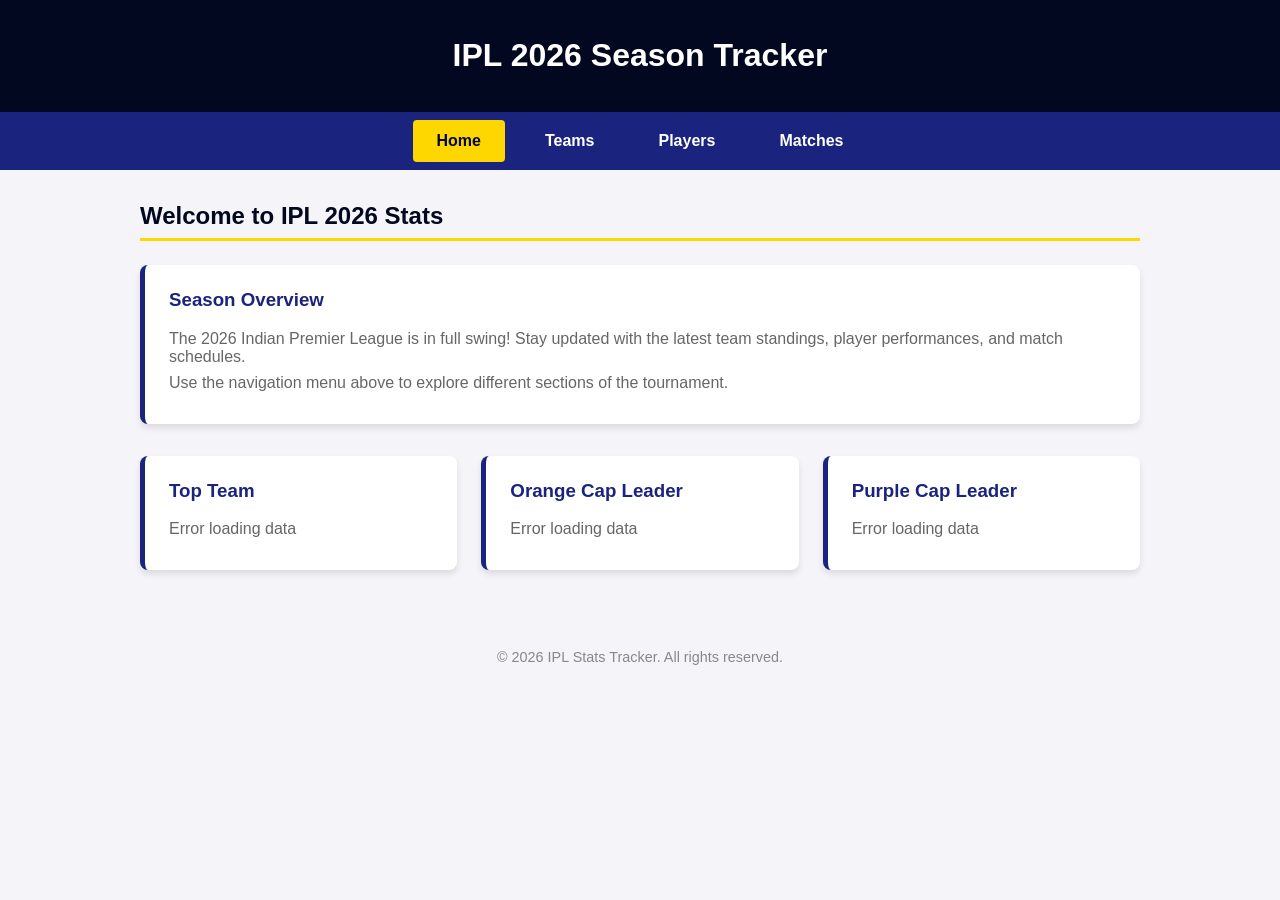
==== frontend/index.html @ ee856a50 "Initial commit: IPL 2026 Stats Website with Node.js backend" ====
<!DOCTYPE html>
<html lang="en">
<head>
  <meta charset="UTF-8">
  <meta name="viewport" content="width=device-width, initial-scale=1.0">
  <title>IPL 2026 - Home</title>
  <link rel="stylesheet" href="css/style.css">
</head>
<body>
  <header>
    <h1>IPL 2026 Season Tracker</h1>
  </header>
  
  <nav>
    <a href="index.html" class="active">Home</a>
    <a href="teams.html">Teams</a>
    <a href="players.html">Players</a>
    <a href="matches.html">Matches</a>
  </nav>

  <main>
    <h2>Welcome to IPL 2026 Stats</h2>
    <div class="card">
      <h3>Season Overview</h3>
      <p>The 2026 Indian Premier League is in full swing! Stay updated with the latest team standings, player performances, and match schedules.</p>
      <p>Use the navigation menu above to explore different sections of the tournament.</p>
    </div>
    
    <div style="margin-top: 2rem;" class="grid-container">
      <div class="card">
        <h3>Top Team</h3>
        <p id="top-team">Loading...</p>
      </div>
      <div class="card">
        <h3>Orange Cap Leader</h3>
        <p id="orange-cap">Loading...</p>
      </div>
      <div class="card">
        <h3>Purple Cap Leader</h3>
        <p id="purple-cap">Loading...</p>
      </div>
    </div>
  </main>

  <footer>
    <p>&copy; 2026 IPL Stats Tracker. All rights reserved.</p>
  </footer>

  <script>
    if (window.location.protocol === 'file:') {
      alert('Warning: You are opening this file directly. The data will not load because it requires a running backend server. Please visit http://localhost:3000 instead.');
    } else {
      // Simple overview fetch
      fetch('/api/teams')
        .then(res => res.json())
        .then(data => {
          if (data && data.length > 0) {
            const top = data.sort((a, b) => b.points - a.points)[0];
            document.getElementById('top-team').innerText = `${top.name} (${top.points} pts)`;
          } else {
            document.getElementById('top-team').innerText = 'No data available';
          }
        })
        .catch(err => {
          document.getElementById('top-team').innerText = 'Error loading data';
        });

      fetch('/api/players')
        .then(res => res.json())
        .then(data => {
          if (data && data.length > 0) {
            // Orange Cap Logic (Runs)
            const orangeLeader = [...data].sort((a, b) => b.runs - a.runs)[0];
            document.getElementById('orange-cap').innerText = `${orangeLeader.name} - ${orangeLeader.runs} runs`;

            // Purple Cap Logic (Wickets)
            const purpleLeader = [...data].sort((a, b) => b.wickets - a.wickets)[0];
            document.getElementById('purple-cap').innerText = `${purpleLeader.name} - ${purpleLeader.wickets} wickets`;
          } else {
            document.getElementById('orange-cap').innerText = 'No data available';
            document.getElementById('purple-cap').innerText = 'No data available';
          }
        })
        .catch(err => {
          document.getElementById('orange-cap').innerText = 'Error loading data';
          document.getElementById('purple-cap').innerText = 'Error loading data';
        });
    }
  </script>
</body>
</html>
---- frontend/css/style.css ----
:root {
  --primary-color: #030821;
  --secondary-color: #1a237e;
  --accent-color: #ffd700;
  --text-color: #ffffff;
  --bg-color: #f4f4f9;
  --card-bg: #ffffff;
  --table-header: #030821;
}

body {
  font-family: 'Segoe UI', Tahoma, Geneva, Verdana, sans-serif;
  margin: 0;
  padding: 0;
  background-color: var(--bg-color);
  color: #333;
}

header {
  background-color: var(--primary-color);
  color: var(--text-color);
  padding: 1rem 0;
  text-align: center;
  box-shadow: 0 2px 5px rgba(0,0,0,0.1);
}

nav {
  background-color: var(--secondary-color);
  display: flex;
  justify-content: center;
  padding: 0.5rem 0;
  position: sticky;
  top: 0;
  z-index: 1000;
}

nav a {
  color: var(--text-color);
  text-decoration: none;
  padding: 0.75rem 1.5rem;
  margin: 0 0.5rem;
  font-weight: bold;
  border-radius: 4px;
  transition: background-color 0.3s;
}

nav a:hover {
  background-color: rgba(255, 255, 255, 0.1);
}

nav a.active {
  background-color: var(--accent-color);
  color: var(--primary-color);
}

main {
  max-width: 1000px;
  margin: 2rem auto;
  padding: 0 1rem;
}

h2 {
  color: var(--primary-color);
  border-bottom: 3px solid var(--accent-color);
  padding-bottom: 0.5rem;
  margin-bottom: 1.5rem;
}

/* Table Styles */
.stats-table {
  width: 100%;
  border-collapse: collapse;
  background-color: var(--card-bg);
  box-shadow: 0 4px 6px rgba(0,0,0,0.1);
  border-radius: 8px;
  overflow: hidden;
}

.stats-table th, .stats-table td {
  padding: 1rem;
  text-align: left;
  border-bottom: 1px solid #eee;
}

.stats-table th {
  background-color: var(--table-header);
  color: white;
  text-transform: uppercase;
  font-size: 0.85rem;
  letter-spacing: 1px;
}

.stats-table tr:hover {
  background-color: #f9f9f9;
}

/* Card Styles for Players/Matches */
.grid-container {
  display: grid;
  grid-template-columns: repeat(auto-fill, minmax(280px, 1fr));
  gap: 1.5rem;
}

.card {
  background-color: var(--card-bg);
  padding: 1.5rem;
  border-radius: 8px;
  box-shadow: 0 4px 6px rgba(0,0,0,0.1);
  border-left: 5px solid var(--secondary-color);
}

.card h3 {
  margin-top: 0;
  color: var(--secondary-color);
}

.card p {
  margin: 0.5rem 0;
  color: #666;
}

.status-upcoming {
  color: #f39c12;
  font-weight: bold;
}

.status-result {
  color: #27ae60;
  font-weight: bold;
}

footer {
  text-align: center;
  padding: 2rem;
  color: #888;
  font-size: 0.9rem;
}
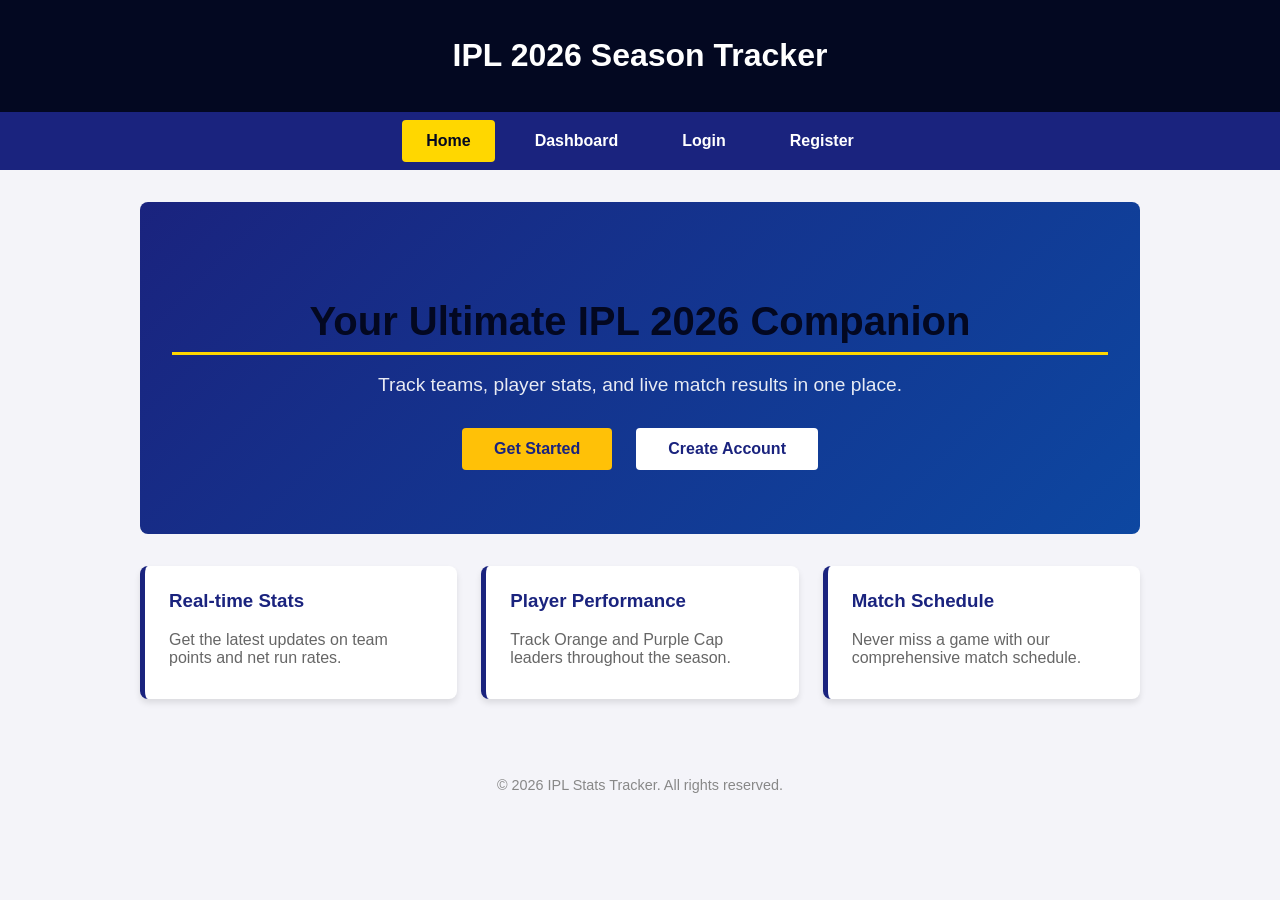
==== commit e90c18d0: "feat: implement SQLite3 authentication with JWT and refactor frontend" ====
--- a/frontend/index.html
+++ b/frontend/index.html
@@ -3,41 +3,85 @@
 <head>
   <meta charset="UTF-8">
   <meta name="viewport" content="width=device-width, initial-scale=1.0">
-  <title>IPL 2026 - Home</title>
+  <title>IPL 2026 Season Tracker</title>
   <link rel="stylesheet" href="css/style.css">
+  <style>
+    .hero {
+      text-align: center;
+      padding: 4rem 2rem;
+      background: linear-gradient(135deg, #1a237e 0%, #0d47a1 100%);
+      color: white;
+      border-radius: 8px;
+      margin-bottom: 2rem;
+    }
+    .hero h2 {
+      font-size: 2.5rem;
+      margin-bottom: 1rem;
+    }
+    .hero p {
+      font-size: 1.2rem;
+      margin-bottom: 2rem;
+      opacity: 0.9;
+    }
+    .cta-buttons {
+      display: flex;
+      justify-content: center;
+      gap: 1.5rem;
+    }
+    .btn {
+      padding: 0.75rem 2rem;
+      border-radius: 4px;
+      text-decoration: none;
+      font-weight: bold;
+      transition: transform 0.2s;
+    }
+    .btn:hover {
+      transform: translateY(-2px);
+    }
+    .btn-primary {
+      background: #ffc107;
+      color: #1a237e;
+    }
+    .btn-secondary {
+      background: white;
+      color: #1a237e;
+    }
+  </style>
 </head>
 <body>
   <header>
     <h1>IPL 2026 Season Tracker</h1>
   </header>
   
-  <nav>
+  <nav id="main-nav">
     <a href="index.html" class="active">Home</a>
-    <a href="teams.html">Teams</a>
-    <a href="players.html">Players</a>
-    <a href="matches.html">Matches</a>
+    <a href="dashboard.html">Dashboard</a>
+    <a href="login.html" id="login-link">Login</a>
+    <a href="register.html" id="register-link">Register</a>
   </nav>
 
   <main>
-    <h2>Welcome to IPL 2026 Stats</h2>
-    <div class="card">
-      <h3>Season Overview</h3>
-      <p>The 2026 Indian Premier League is in full swing! Stay updated with the latest team standings, player performances, and match schedules.</p>
-      <p>Use the navigation menu above to explore different sections of the tournament.</p>
+    <div class="hero">
+      <h2>Your Ultimate IPL 2026 Companion</h2>
+      <p>Track teams, player stats, and live match results in one place.</p>
+      <div class="cta-buttons">
+        <a href="login.html" class="btn btn-primary">Get Started</a>
+        <a href="register.html" class="btn btn-secondary">Create Account</a>
+      </div>
     </div>
-    
-    <div style="margin-top: 2rem;" class="grid-container">
+
+    <div class="grid-container">
       <div class="card">
-        <h3>Top Team</h3>
-        <p id="top-team">Loading...</p>
+        <h3>Real-time Stats</h3>
+        <p>Get the latest updates on team points and net run rates.</p>
       </div>
       <div class="card">
-        <h3>Orange Cap Leader</h3>
-        <p id="orange-cap">Loading...</p>
+        <h3>Player Performance</h3>
+        <p>Track Orange and Purple Cap leaders throughout the season.</p>
       </div>
       <div class="card">
-        <h3>Purple Cap Leader</h3>
-        <p id="purple-cap">Loading...</p>
+        <h3>Match Schedule</h3>
+        <p>Never miss a game with our comprehensive match schedule.</p>
       </div>
     </div>
   </main>
@@ -46,46 +90,16 @@
     <p>&copy; 2026 IPL Stats Tracker. All rights reserved.</p>
   </footer>
 
+  <script src="js/auth.js"></script>
   <script>
-    if (window.location.protocol === 'file:') {
-      alert('Warning: You are opening this file directly. The data will not load because it requires a running backend server. Please visit http://localhost:3000 instead.');
-    } else {
-      // Simple overview fetch
-      fetch('/api/teams')
-        .then(res => res.json())
-        .then(data => {
-          if (data && data.length > 0) {
-            const top = data.sort((a, b) => b.points - a.points)[0];
-            document.getElementById('top-team').innerText = `${top.name} (${top.points} pts)`;
-          } else {
-            document.getElementById('top-team').innerText = 'No data available';
-          }
-        })
-        .catch(err => {
-          document.getElementById('top-team').innerText = 'Error loading data';
-        });
-
-      fetch('/api/players')
-        .then(res => res.json())
-        .then(data => {
-          if (data && data.length > 0) {
-            // Orange Cap Logic (Runs)
-            const orangeLeader = [...data].sort((a, b) => b.runs - a.runs)[0];
-            document.getElementById('orange-cap').innerText = `${orangeLeader.name} - ${orangeLeader.runs} runs`;
-
-            // Purple Cap Logic (Wickets)
-            const purpleLeader = [...data].sort((a, b) => b.wickets - a.wickets)[0];
-            document.getElementById('purple-cap').innerText = `${purpleLeader.name} - ${purpleLeader.wickets} wickets`;
-          } else {
-            document.getElementById('orange-cap').innerText = 'No data available';
-            document.getElementById('purple-cap').innerText = 'No data available';
-          }
-        })
-        .catch(err => {
-          document.getElementById('orange-cap').innerText = 'Error loading data';
-          document.getElementById('purple-cap').innerText = 'Error loading data';
-        });
-    }
+    // If user is already logged in, show a different CTA
+    document.addEventListener('DOMContentLoaded', () => {
+      const token = getAuthToken();
+      if (token) {
+        const ctaButtons = document.querySelector('.cta-buttons');
+        ctaButtons.innerHTML = '<a href="dashboard.html" class="btn btn-primary">Go to Dashboard</a>';
+      }
+    });
   </script>
 </body>
 </html>
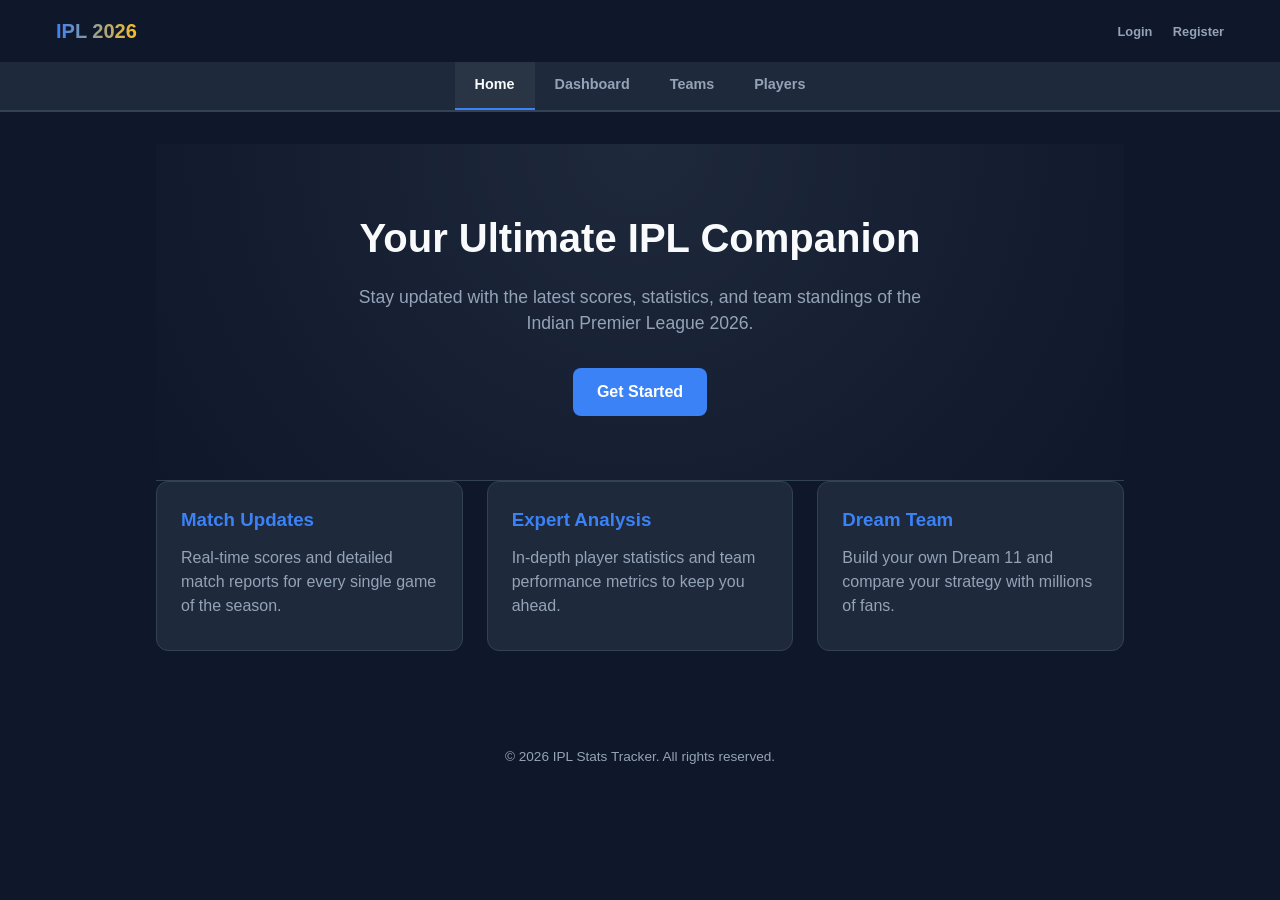
==== commit 8b3278b0: "New changes : UI Fixing + New Data" ====
--- a/frontend/index.html
+++ b/frontend/index.html
@@ -5,83 +5,45 @@
   <meta name="viewport" content="width=device-width, initial-scale=1.0">
   <title>IPL 2026 Season Tracker</title>
   <link rel="stylesheet" href="css/style.css">
-  <style>
-    .hero {
-      text-align: center;
-      padding: 4rem 2rem;
-      background: linear-gradient(135deg, #1a237e 0%, #0d47a1 100%);
-      color: white;
-      border-radius: 8px;
-      margin-bottom: 2rem;
-    }
-    .hero h2 {
-      font-size: 2.5rem;
-      margin-bottom: 1rem;
-    }
-    .hero p {
-      font-size: 1.2rem;
-      margin-bottom: 2rem;
-      opacity: 0.9;
-    }
-    .cta-buttons {
-      display: flex;
-      justify-content: center;
-      gap: 1.5rem;
-    }
-    .btn {
-      padding: 0.75rem 2rem;
-      border-radius: 4px;
-      text-decoration: none;
-      font-weight: bold;
-      transition: transform 0.2s;
-    }
-    .btn:hover {
-      transform: translateY(-2px);
-    }
-    .btn-primary {
-      background: #ffc107;
-      color: #1a237e;
-    }
-    .btn-secondary {
-      background: white;
-      color: #1a237e;
-    }
-  </style>
 </head>
 <body>
   <header>
-    <h1>IPL 2026 Season Tracker</h1>
+    <div class="header-top">
+      <h1>IPL 2026</h1>
+      <div id="auth-links">
+        <a href="login.html" id="login-link" class="btn" style="color: var(--text-muted); font-size: 0.8rem; padding: 0; margin-right: 1rem;">Login</a>
+        <a href="register.html" id="register-link" class="btn" style="color: var(--text-muted); font-size: 0.8rem; padding: 0;">Register</a>
+      </div>
+    </div>
+    <nav id="main-nav">
+      <a href="index.html" class="active">Home</a>
+      <a href="dashboard.html">Dashboard</a>
+      <a href="teams.html">Teams</a>
+      <a href="players.html">Players</a>
+    </nav>
   </header>
-  
-  <nav id="main-nav">
-    <a href="index.html" class="active">Home</a>
-    <a href="dashboard.html">Dashboard</a>
-    <a href="login.html" id="login-link">Login</a>
-    <a href="register.html" id="register-link">Register</a>
-  </nav>
 
   <main>
     <div class="hero">
-      <h2>Your Ultimate IPL 2026 Companion</h2>
-      <p>Track teams, player stats, and live match results in one place.</p>
-      <div class="cta-buttons">
+      <h2>Your Ultimate IPL Companion</h2>
+      <p>Stay updated with the latest scores, statistics, and team standings of the Indian Premier League 2026.</p>
+      <div id="cta-container">
         <a href="login.html" class="btn btn-primary">Get Started</a>
-        <a href="register.html" class="btn btn-secondary">Create Account</a>
       </div>
     </div>
 
     <div class="grid-container">
       <div class="card">
-        <h3>Real-time Stats</h3>
-        <p>Get the latest updates on team points and net run rates.</p>
+        <h3>Match Updates</h3>
+        <p>Real-time scores and detailed match reports for every single game of the season.</p>
       </div>
       <div class="card">
-        <h3>Player Performance</h3>
-        <p>Track Orange and Purple Cap leaders throughout the season.</p>
+        <h3>Expert Analysis</h3>
+        <p>In-depth player statistics and team performance metrics to keep you ahead.</p>
       </div>
       <div class="card">
-        <h3>Match Schedule</h3>
-        <p>Never miss a game with our comprehensive match schedule.</p>
+        <h3>Dream Team</h3>
+        <p>Build your own Dream 11 and compare your strategy with millions of fans.</p>
       </div>
     </div>
   </main>
@@ -92,12 +54,15 @@
 
   <script src="js/auth.js"></script>
   <script>
-    // If user is already logged in, show a different CTA
     document.addEventListener('DOMContentLoaded', () => {
       const token = getAuthToken();
       if (token) {
-        const ctaButtons = document.querySelector('.cta-buttons');
-        ctaButtons.innerHTML = '<a href="dashboard.html" class="btn btn-primary">Go to Dashboard</a>';
+        document.getElementById('cta-container').innerHTML = '<a href="dashboard.html" class="btn btn-primary">Go to Dashboard</a>';
+        document.getElementById('auth-links').innerHTML = '<a href="#" id="logout-btn" class="btn" style="color: var(--text-muted); font-size: 0.8rem; padding: 0;">Logout</a>';
+        document.getElementById('logout-btn').addEventListener('click', (e) => {
+          e.preventDefault();
+          logout();
+        });
       }
     });
   </script>
--- a/frontend/css/style.css
+++ b/frontend/css/style.css
@@ -1,137 +1,361 @@
 :root {
-  --primary-color: #030821;
-  --secondary-color: #1a237e;
-  --accent-color: #ffd700;
-  --text-color: #ffffff;
-  --bg-color: #f4f4f9;
-  --card-bg: #ffffff;
-  --table-header: #030821;
-}
-
-body {
-  font-family: 'Segoe UI', Tahoma, Geneva, Verdana, sans-serif;
+  --bg-primary: #0f172a;
+  --bg-secondary: #1e293b;
+  --text-primary: #f8fafc;
+  --text-muted: #94a3b8;
+  --accent-blue: #3b82f6;
+  --accent-gold: #fbbf24;
+  --accent-red: #ef4444;
+  --border-color: #334155;
+  --card-bg: #1e293b;
+  --font-family: 'Inter', -apple-system, BlinkMacSystemFont, 'Segoe UI', Roboto, sans-serif;
+}
+
+* {
+  box-sizing: border-box;
   margin: 0;
   padding: 0;
-  background-color: var(--bg-color);
-  color: #333;
-}
-
+}
+
+body {
+  font-family: var(--font-family);
+  background-color: var(--bg-primary);
+  color: var(--text-primary);
+  line-height: 1.5;
+  min-height: 100vh;
+}
+
+/* Header & Navigation */
 header {
-  background-color: var(--primary-color);
-  color: var(--text-color);
-  padding: 1rem 0;
-  text-align: center;
-  box-shadow: 0 2px 5px rgba(0,0,0,0.1);
-}
-
-nav {
-  background-color: var(--secondary-color);
-  display: flex;
-  justify-content: center;
-  padding: 0.5rem 0;
+  background-color: var(--bg-primary);
+  border-bottom: 1px solid var(--border-color);
   position: sticky;
   top: 0;
   z-index: 1000;
 }
 
-nav a {
-  color: var(--text-color);
+.header-top {
+  padding: 1rem;
+  display: flex;
+  justify-content: space-between;
+  align-items: center;
+  max-width: 1200px;
+  margin: 0 auto;
+}
+
+.header-top h1 {
+  font-size: 1.25rem;
+  font-weight: 800;
+  background: linear-gradient(to right, var(--accent-blue), var(--accent-gold));
+  -webkit-background-clip: text;
+  -webkit-text-fill-color: transparent;
+}
+
+nav#main-nav {
+  display: flex;
+  justify-content: center;
+  background-color: var(--bg-secondary);
+  border-bottom: 1px solid var(--border-color);
+  overflow-x: auto;
+}
+
+nav#main-nav a {
+  color: var(--text-muted);
   text-decoration: none;
-  padding: 0.75rem 1.5rem;
-  margin: 0 0.5rem;
-  font-weight: bold;
-  border-radius: 4px;
-  transition: background-color 0.3s;
-}
-
-nav a:hover {
-  background-color: rgba(255, 255, 255, 0.1);
-}
-
-nav a.active {
-  background-color: var(--accent-color);
-  color: var(--primary-color);
-}
-
+  padding: 0.75rem 1.25rem;
+  font-weight: 600;
+  font-size: 0.9rem;
+  white-space: nowrap;
+  transition: all 0.2s;
+}
+
+nav#main-nav a:hover, nav#main-nav a.active {
+  color: var(--text-primary);
+  background-color: rgba(255, 255, 255, 0.05);
+}
+
+nav#main-nav a.active {
+  border-bottom: 2px solid var(--accent-blue);
+}
+
+/* Hero Section (for index.html) */
+.hero {
+  text-align: center;
+  padding: 4rem 2rem;
+  background: radial-gradient(circle at top, #1e293b 0%, #0f172a 100%);
+  border-bottom: 1px solid var(--border-color);
+}
+
+.hero h2 {
+  font-size: 2.5rem;
+  margin-bottom: 1rem;
+  font-weight: 800;
+}
+
+.hero p {
+  color: var(--text-muted);
+  font-size: 1.1rem;
+  margin-bottom: 2rem;
+  max-width: 600px;
+  margin-left: auto;
+  margin-right: auto;
+}
+
+/* Main Container */
 main {
   max-width: 1000px;
   margin: 2rem auto;
   padding: 0 1rem;
 }
 
-h2 {
-  color: var(--primary-color);
-  border-bottom: 3px solid var(--accent-color);
-  padding-bottom: 0.5rem;
-  margin-bottom: 1.5rem;
-}
+/* Tabs (for dashboard) */
+.dashboard-tabs {
+  display: flex;
+  background-color: var(--bg-secondary);
+  border-radius: 8px;
+  padding: 0.25rem;
+  margin-bottom: 2rem;
+  border: 1px solid var(--border-color);
+}
+
+.tab-btn {
+  flex: 1;
+  background: none;
+  border: none;
+  color: var(--text-muted);
+  padding: 0.75rem;
+  font-weight: 700;
+  cursor: pointer;
+  border-radius: 6px;
+  transition: all 0.2s;
+  text-transform: uppercase;
+  font-size: 0.8rem;
+  letter-spacing: 0.05em;
+}
+
+.tab-btn.active {
+  background-color: var(--bg-primary);
+  color: var(--accent-blue);
+  box-shadow: 0 4px 6px -1px rgba(0, 0, 0, 0.2);
+}
+
+/* List View & Match Rows */
+.list-container {
+  background-color: var(--card-bg);
+  border-radius: 12px;
+  border: 1px solid var(--border-color);
+  overflow: hidden;
+}
+
+.list-header {
+  background-color: rgba(255, 255, 255, 0.03);
+  padding: 0.75rem 1rem;
+  font-weight: 700;
+  font-size: 0.8rem;
+  text-transform: uppercase;
+  color: var(--text-muted);
+  border-bottom: 1px solid var(--border-color);
+  display: flex;
+  align-items: center;
+  gap: 0.5rem;
+}
+
+.match-row {
+  display: flex;
+  align-items: center;
+  padding: 1.25rem 1rem;
+  border-bottom: 1px solid var(--border-color);
+  transition: background-color 0.2s;
+}
+
+.match-row:last-child {
+  border-bottom: none;
+}
+
+.match-row:hover {
+  background-color: rgba(255, 255, 255, 0.02);
+}
+
+.match-status {
+  flex: 0 0 90px;
+  font-size: 0.75rem;
+  font-weight: 600;
+  color: var(--text-muted);
+}
+
+.match-status.live {
+  color: var(--accent-red);
+  display: flex;
+  align-items: center;
+  gap: 0.3rem;
+}
+
+.pulse {
+  width: 6px;
+  height: 6px;
+  background-color: var(--accent-red);
+  border-radius: 50%;
+  box-shadow: 0 0 0 rgba(239, 68, 68, 0.4);
+  animation: pulse 2s infinite;
+}
+
+@keyframes pulse {
+  0% { transform: scale(0.95); box-shadow: 0 0 0 0 rgba(239, 68, 68, 0.7); }
+  70% { transform: scale(1); box-shadow: 0 0 0 10px rgba(239, 68, 68, 0); }
+  100% { transform: scale(0.95); box-shadow: 0 0 0 0 rgba(239, 68, 68, 0); }
+}
+
+.match-content {
+  flex: 1;
+  display: flex;
+  align-items: center;
+  justify-content: center;
+  gap: 1rem;
+}
+
+.team {
+  flex: 1;
+  display: flex;
+  align-items: center;
+  gap: 0.75rem;
+  min-width: 0;
+}
+
+.team.home { justify-content: flex-end; text-align: right; }
+.team.away { justify-content: flex-start; text-align: left; }
+
+.team-name {
+  font-weight: 600;
+  font-size: 0.95rem;
+  overflow: hidden;
+  text-overflow: ellipsis;
+  white-space: nowrap;
+}
+
+.team-logo {
+  width: 32px;
+  height: 32px;
+  background-color: transparent;
+  border-radius: 0;
+  border: none;
+}
+
+.score-box {
+  background-color: var(--bg-primary);
+  color: var(--text-primary);
+  padding: 0.4rem 0.8rem;
+  border-radius: 6px;
+  font-weight: 800;
+  font-size: 0.9rem;
+  min-width: 70px;
+  text-align: center;
+  border: 1px solid var(--border-color);
+}
+
+/* Grid & Cards (for other pages) */
+.grid-container {
+  display: grid;
+  grid-template-columns: repeat(auto-fill, minmax(300px, 1fr));
+  gap: 1.5rem;
+}
+
+.card {
+  background-color: var(--card-bg);
+  padding: 1.5rem;
+  border-radius: 12px;
+  border: 1px solid var(--border-color);
+  transition: transform 0.2s;
+}
+
+.card:hover { transform: translateY(-4px); }
+
+.card h3 { margin-bottom: 0.75rem; color: var(--accent-blue); }
+.card p { color: var(--text-muted); margin-bottom: 0.5rem; }
 
 /* Table Styles */
 .stats-table {
   width: 100%;
   border-collapse: collapse;
   background-color: var(--card-bg);
-  box-shadow: 0 4px 6px rgba(0,0,0,0.1);
-  border-radius: 8px;
+  border-radius: 12px;
   overflow: hidden;
-}
-
-.stats-table th, .stats-table td {
+  border: 1px solid var(--border-color);
+}
+
+.stats-table th {
+  background-color: rgba(255, 255, 255, 0.03);
   padding: 1rem;
   text-align: left;
-  border-bottom: 1px solid #eee;
-}
-
-.stats-table th {
-  background-color: var(--table-header);
-  color: white;
+  font-size: 0.75rem;
   text-transform: uppercase;
-  font-size: 0.85rem;
-  letter-spacing: 1px;
-}
-
-.stats-table tr:hover {
-  background-color: #f9f9f9;
-}
-
-/* Card Styles for Players/Matches */
-.grid-container {
-  display: grid;
-  grid-template-columns: repeat(auto-fill, minmax(280px, 1fr));
-  gap: 1.5rem;
-}
-
-.card {
-  background-color: var(--card-bg);
-  padding: 1.5rem;
+  color: var(--text-muted);
+  border-bottom: 1px solid var(--border-color);
+}
+
+.stats-table td {
+  padding: 1rem;
+  border-bottom: 1px solid var(--border-color);
+  font-size: 0.9rem;
+}
+
+.stats-table tr:hover { background-color: rgba(255, 255, 255, 0.01); }
+
+/* Buttons */
+.btn {
+  display: inline-block;
+  padding: 0.75rem 1.5rem;
   border-radius: 8px;
-  box-shadow: 0 4px 6px rgba(0,0,0,0.1);
-  border-left: 5px solid var(--secondary-color);
-}
-
-.card h3 {
-  margin-top: 0;
-  color: var(--secondary-color);
-}
-
-.card p {
-  margin: 0.5rem 0;
-  color: #666;
-}
-
-.status-upcoming {
-  color: #f39c12;
-  font-weight: bold;
-}
-
-.status-result {
-  color: #27ae60;
-  font-weight: bold;
-}
-
+  text-decoration: none;
+  font-weight: 700;
+  transition: all 0.2s;
+  cursor: pointer;
+  border: none;
+}
+
+.btn-primary { background-color: var(--accent-blue); color: white; }
+.btn-primary:hover { background-color: #2563eb; }
+.btn-secondary { background-color: white; color: var(--bg-primary); }
+
+/* Forms (Auth) */
+.form-card {
+  max-width: 400px;
+  margin: 4rem auto;
+}
+
+.form-group { margin-bottom: 1.5rem; }
+.form-group label { display: block; margin-bottom: 0.5rem; color: var(--text-muted); font-size: 0.85rem; }
+.form-group input {
+  width: 100%;
+  padding: 0.75rem;
+  background-color: var(--bg-primary);
+  border: 1px solid var(--border-color);
+  border-radius: 8px;
+  color: var(--text-primary);
+  outline: none;
+}
+.form-group input:focus { border-color: var(--accent-blue); }
+
+.error-msg { color: var(--accent-red); font-size: 0.85rem; margin-top: 1rem; }
+
+/* Footer */
 footer {
   text-align: center;
-  padding: 2rem;
-  color: #888;
-  font-size: 0.9rem;
-}
+  padding: 4rem 2rem;
+  color: var(--text-muted);
+  font-size: 0.85rem;
+}
+
+/* Scrollbar */
+::-webkit-scrollbar { width: 8px; height: 8px; }
+::-webkit-scrollbar-track { background: var(--bg-primary); }
+::-webkit-scrollbar-thumb { background: var(--border-color); border-radius: 4px; }
+::-webkit-scrollbar-thumb:hover { background: var(--text-muted); }
+
+/* Hidden Utility */
+.hidden { display: none !important; }
+
+@media (max-width: 600px) {
+  .team-name { font-size: 0.85rem; }
+  .match-status { flex: 0 0 70px; }
+  .score-box { min-width: 60px; padding: 0.3rem 0.6rem; }
+}
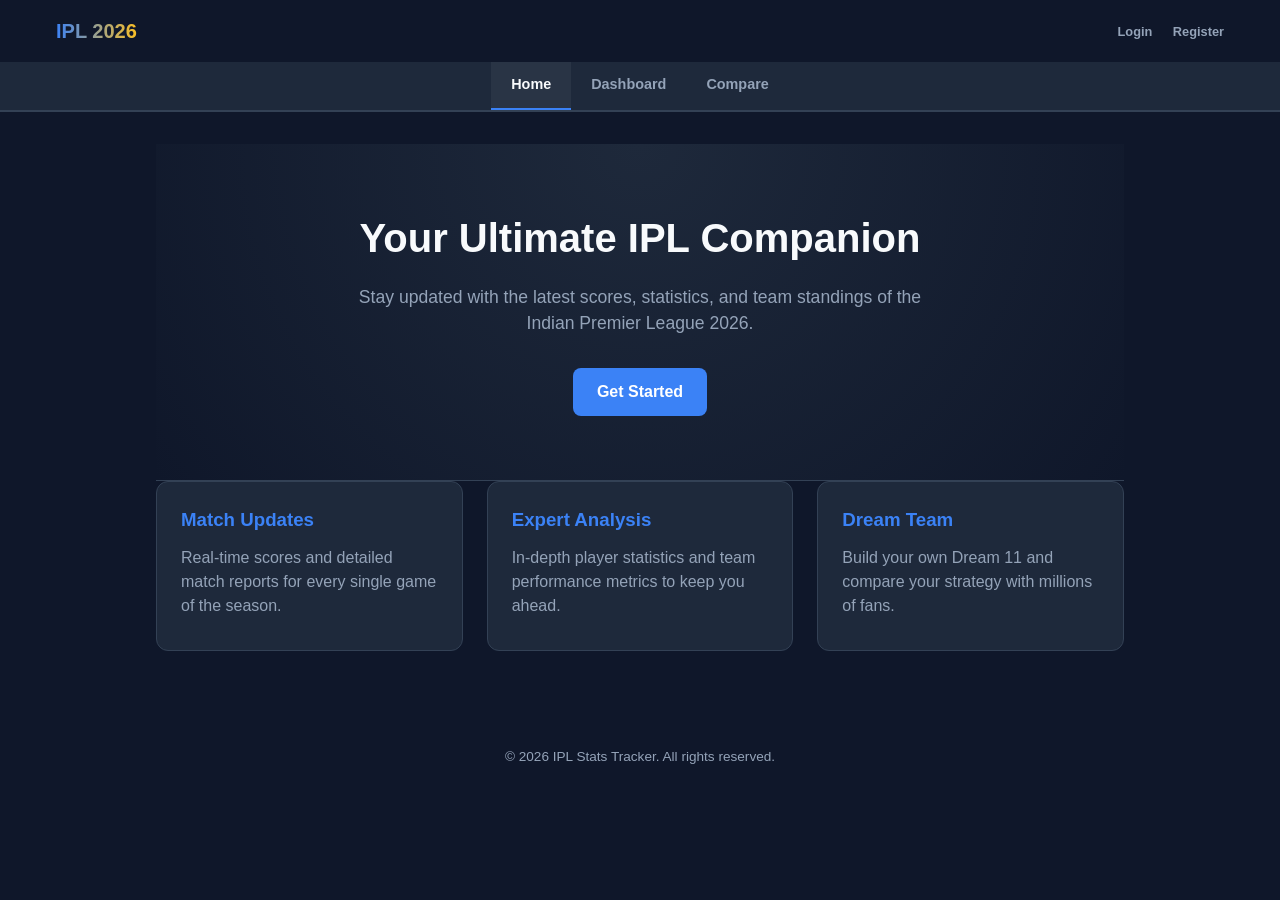
==== commit 6b4082fd: "UI Fixes, Comparision Feature," ====
--- a/frontend/index.html
+++ b/frontend/index.html
@@ -18,8 +18,7 @@
     <nav id="main-nav">
       <a href="index.html" class="active">Home</a>
       <a href="dashboard.html">Dashboard</a>
-      <a href="teams.html">Teams</a>
-      <a href="players.html">Players</a>
+      <a href="compare.html">Compare</a>
     </nav>
   </header>
 
@@ -58,11 +57,7 @@
       const token = getAuthToken();
       if (token) {
         document.getElementById('cta-container').innerHTML = '<a href="dashboard.html" class="btn btn-primary">Go to Dashboard</a>';
-        document.getElementById('auth-links').innerHTML = '<a href="#" id="logout-btn" class="btn" style="color: var(--text-muted); font-size: 0.8rem; padding: 0;">Logout</a>';
-        document.getElementById('logout-btn').addEventListener('click', (e) => {
-          e.preventDefault();
-          logout();
-        });
+        document.getElementById('auth-links').innerHTML = ''; // Hide login/register if logged in, but don't show logout
       }
     });
   </script>
--- a/frontend/css/style.css
+++ b/frontend/css/style.css
@@ -49,7 +49,84 @@
   background: linear-gradient(to right, var(--accent-blue), var(--accent-gold));
   -webkit-background-clip: text;
   -webkit-text-fill-color: transparent;
-}
+  flex-shrink: 0;
+}
+
+.search-container {
+  position: relative;
+  flex: 1;
+  max-width: 400px;
+  margin: 0 1.5rem;
+}
+
+#global-search {
+  width: 100%;
+  padding: 0.6rem 1rem 0.6rem 2.5rem;
+  background-color: var(--bg-secondary);
+  border: 1px solid var(--border-color);
+  border-radius: 20px;
+  color: var(--text-primary);
+  font-size: 0.85rem;
+  outline: none;
+  transition: all 0.2s;
+  background-image: url("data:image/svg+xml,%3Csvg xmlns='http://www.w3.org/2000/svg' width='16' height='16' viewBox='0 0 24 24' fill='none' stroke='%2394a3b8' stroke-width='2' stroke-linecap='round' stroke-linejoin='round'%3E%3Ccircle cx='11' cy='11' r='8'%3E%3C/circle%3E%3Cline x1='21' y1='21' x2='16.65' y2='16.65'%3E%3C/line%3E%3C/svg%3E");
+  background-repeat: no-repeat;
+  background-position: 0.75rem center;
+}
+
+#global-search:focus {
+  border-color: var(--accent-blue);
+  background-color: var(--bg-primary);
+  box-shadow: 0 0 0 3px rgba(59, 130, 246, 0.1);
+}
+
+.search-results {
+  position: absolute;
+  top: calc(100% + 0.5rem);
+  left: 0;
+  right: 0;
+  background-color: var(--bg-secondary);
+  border: 1px solid var(--border-color);
+  border-radius: 12px;
+  box-shadow: 0 10px 15px -3px rgba(0, 0, 0, 0.4);
+  z-index: 2000;
+  max-height: 400px;
+  overflow-y: auto;
+  animation: fadeIn 0.2s ease-out;
+}
+
+@keyframes fadeIn {
+  from { opacity: 0; transform: translateY(-10px); }
+  to { opacity: 1; transform: translateY(0); }
+}
+
+.search-item {
+  padding: 0.75rem 1rem;
+  display: flex;
+  align-items: center;
+  gap: 0.75rem;
+  cursor: pointer;
+  transition: background-color 0.2s;
+  border-bottom: 1px solid rgba(255, 255, 255, 0.03);
+}
+
+.search-item:last-child { border-bottom: none; }
+.search-item:hover { background-color: rgba(255, 255, 255, 0.05); }
+
+.search-item .type-badge {
+  font-size: 0.6rem;
+  padding: 0.1rem 0.4rem;
+  border-radius: 4px;
+  text-transform: uppercase;
+  font-weight: 800;
+  background: var(--bg-primary);
+  color: var(--text-muted);
+}
+
+.search-item .name { font-weight: 600; font-size: 0.9rem; }
+.search-item .sub { font-size: 0.75rem; color: var(--text-muted); }
+
+/* ... existing nav styles ... */
 
 nav#main-nav {
   display: flex;
@@ -176,6 +253,7 @@
   background-color: rgba(255, 255, 255, 0.02);
 }
 
+/* Perfect Centering Logic: Balance status width on both sides */
 .match-status {
   flex: 0 0 90px;
   font-size: 0.75rem;
@@ -183,26 +261,9 @@
   color: var(--text-muted);
 }
 
-.match-status.live {
-  color: var(--accent-red);
-  display: flex;
-  align-items: center;
-  gap: 0.3rem;
-}
-
-.pulse {
-  width: 6px;
-  height: 6px;
-  background-color: var(--accent-red);
-  border-radius: 50%;
-  box-shadow: 0 0 0 rgba(239, 68, 68, 0.4);
-  animation: pulse 2s infinite;
-}
-
-@keyframes pulse {
-  0% { transform: scale(0.95); box-shadow: 0 0 0 0 rgba(239, 68, 68, 0.7); }
-  70% { transform: scale(1); box-shadow: 0 0 0 10px rgba(239, 68, 68, 0); }
-  100% { transform: scale(0.95); box-shadow: 0 0 0 0 rgba(239, 68, 68, 0); }
+.match-row::after {
+  content: '';
+  flex: 0 0 90px;
 }
 
 .match-content {
@@ -354,8 +415,30 @@
 /* Hidden Utility */
 .hidden { display: none !important; }
 
+.match-status.live {
+  color: var(--accent-red);
+  display: flex;
+  align-items: center;
+  gap: 0.3rem;
+}
+
+.pulse {
+  width: 6px;
+  height: 6px;
+  background-color: var(--accent-red);
+  border-radius: 50%;
+  box-shadow: 0 0 0 rgba(239, 68, 68, 0.4);
+  animation: pulse 2s infinite;
+}
+
+@keyframes pulse {
+  0% { transform: scale(0.95); box-shadow: 0 0 0 0 rgba(239, 68, 68, 0.7); }
+  70% { transform: scale(1); box-shadow: 0 0 0 10px rgba(239, 68, 68, 0); }
+  100% { transform: scale(0.95); box-shadow: 0 0 0 0 rgba(239, 68, 68, 0); }
+}
+
 @media (max-width: 600px) {
   .team-name { font-size: 0.85rem; }
-  .match-status { flex: 0 0 70px; }
+  .match-status, .match-row::after { flex: 0 0 70px; }
   .score-box { min-width: 60px; padding: 0.3rem 0.6rem; }
 }
